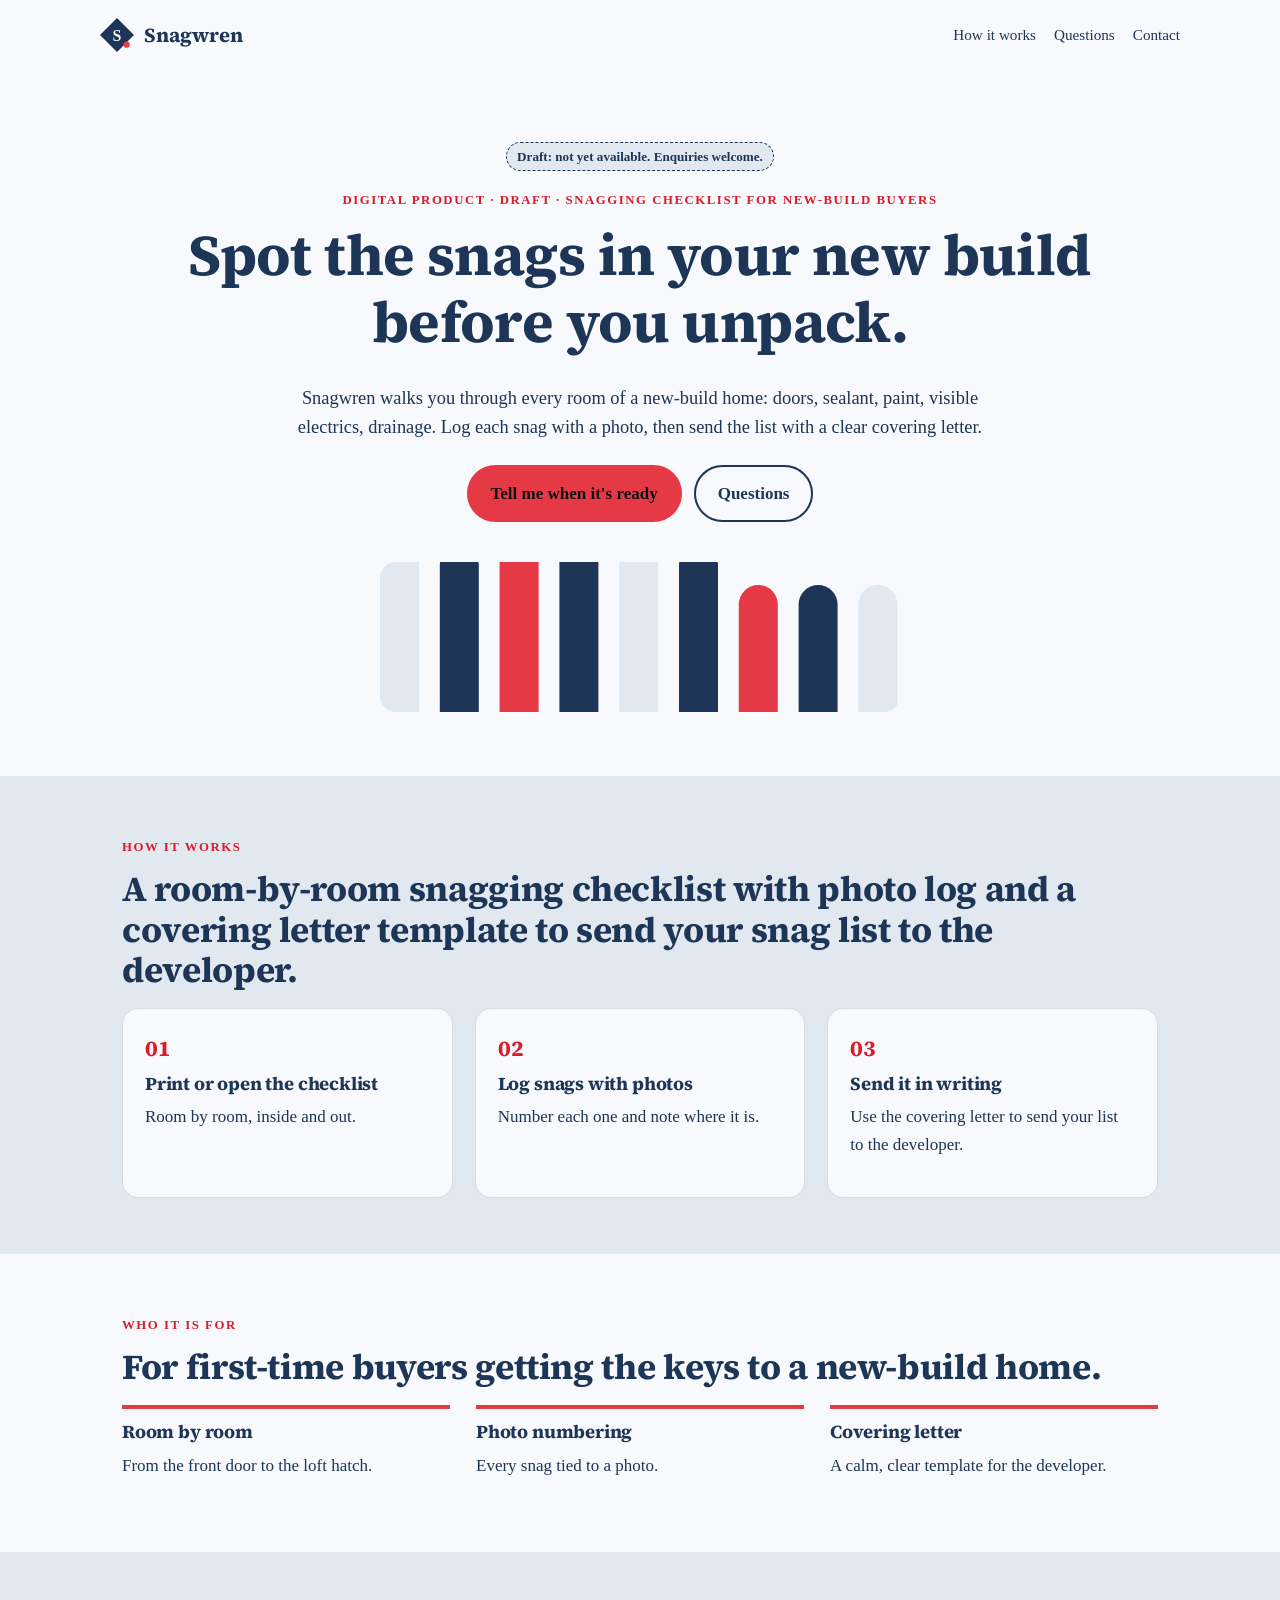
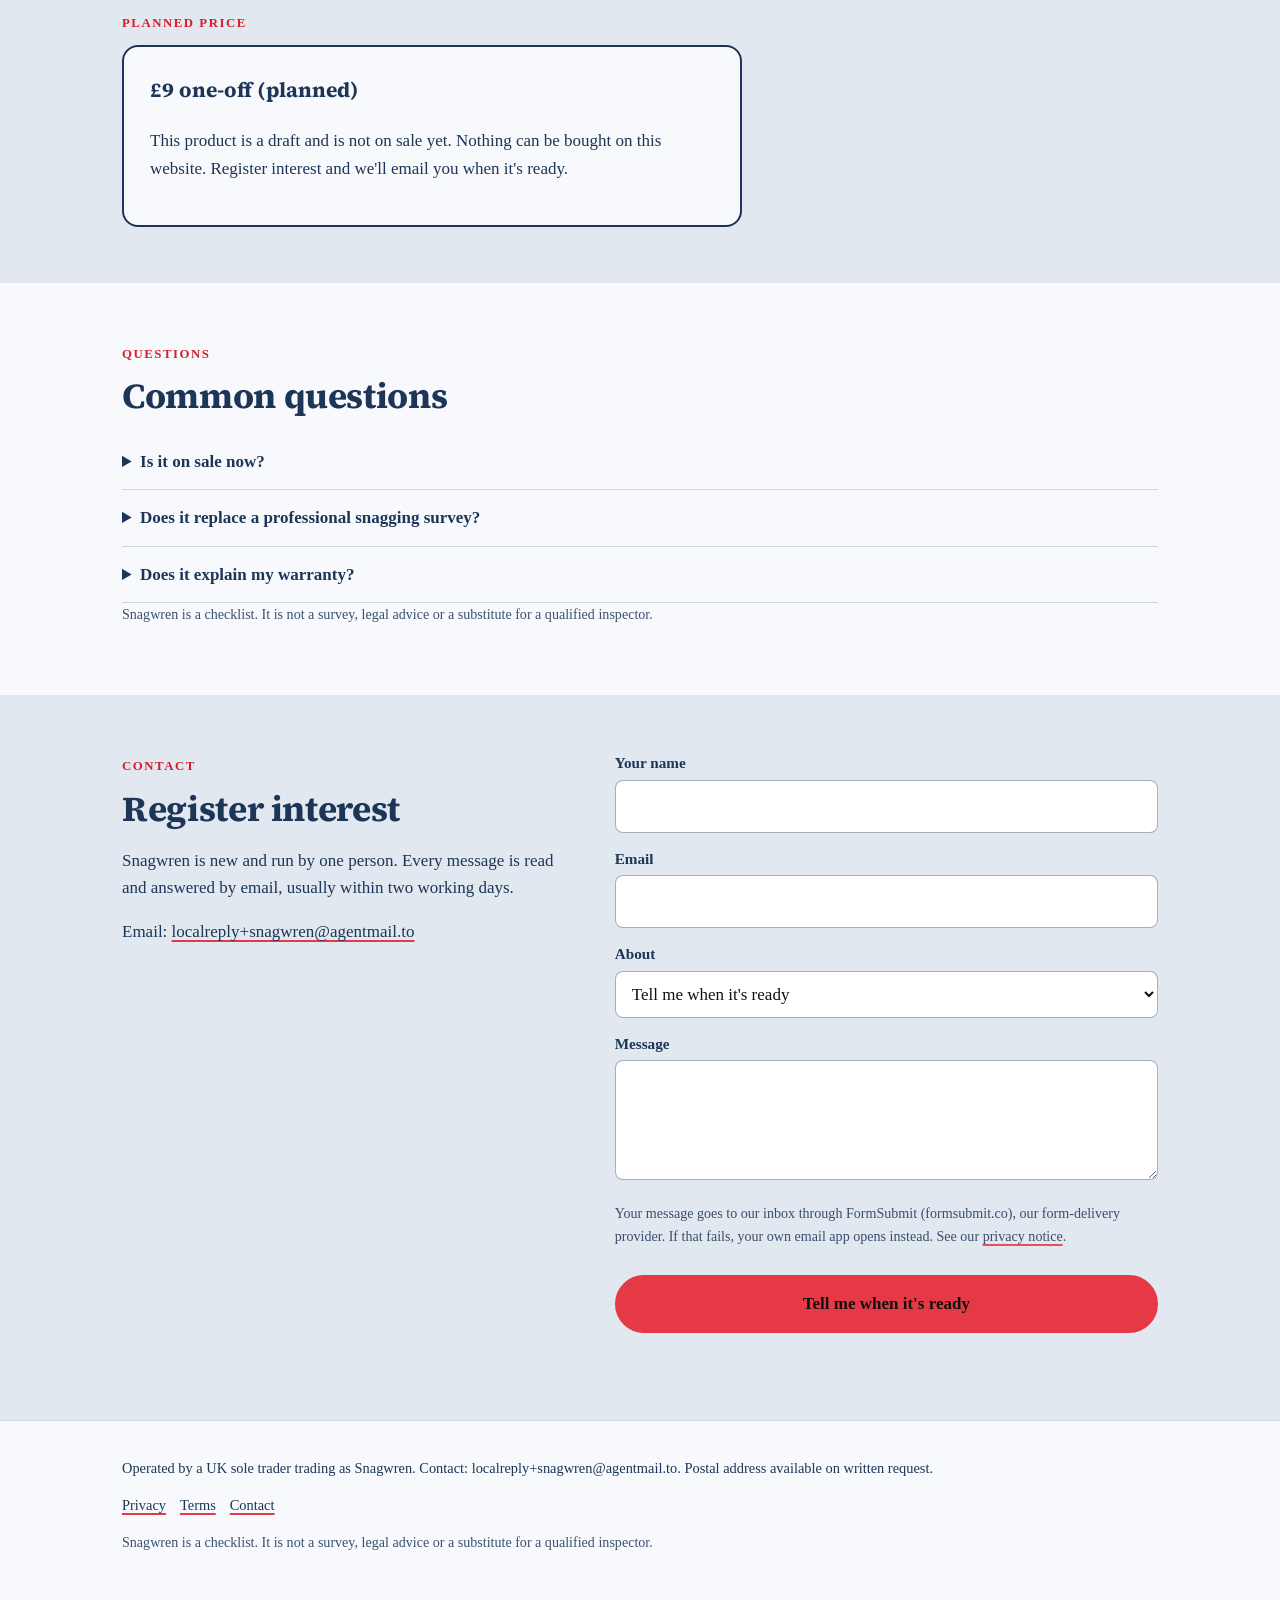
==== index.html @ 2842cbec "Publish site 2026-10-19 20:24 BST" ====
<!doctype html>
<html lang="en-GB">
<head>
<meta charset="utf-8">
<meta name="viewport" content="width=device-width, initial-scale=1">
<meta http-equiv="Content-Security-Policy" content="default-src 'self'; img-src 'self' data: https://localreplyloop.goatcounter.com; style-src 'self'; script-src 'self'; font-src 'self'; connect-src 'self' https://formsubmit.co; form-action 'self'; base-uri 'self'; object-src 'none'">
<meta name="referrer" content="strict-origin-when-cross-origin">
<title>Snagwren: Spot the snags in your new build before you unpack</title>
<meta name="description" content="A room-by-room snagging checklist with photo log and a covering letter template to send your snag list to the developer.">
<meta name="theme-color" content="#1D3557">
<meta property="og:type" content="website"><meta property="og:title" content="Snagwren: Spot the snags in your new build before you unpack"><meta property="og:description" content="A room-by-room snagging checklist with photo log and a covering letter template to send your snag list to the developer.">
<meta property="og:image" content="https://evanturner557-del.github.io/snagwren/assets/og.png"><meta property="og:image:width" content="1200"><meta property="og:image:height" content="630">
<meta property="og:image:alt" content="Snagwren: Spot the snags in your new build before you unpack."><meta property="og:site_name" content="Snagwren"><meta property="og:locale" content="en_GB">
<meta property="og:url" content="https://evanturner557-del.github.io/snagwren/"><meta name="twitter:card" content="summary_large_image">
<link rel="canonical" href="https://evanturner557-del.github.io/snagwren/">
<link rel="icon" href="assets/favicon.svg" type="image/svg+xml">
<link rel="stylesheet" href="assets/site.css">
<script src="assets/config.js"></script>
<script src="assets/analytics.js" defer></script>
<script src="_shared/kit.js" defer></script>
</head>
<body>
<a class="skip" href="#main">Skip to content</a>
<header><div class="wrap top"><a class="brand" href="./"><svg viewBox="0 0 64 64" aria-hidden="true" width="34" height="34"><path d="M32 0 64 32 32 64 0 32z" fill="#1D3557"/><text x="32" y="43" text-anchor="middle" font-family="Georgia, serif" font-weight="700" font-size="30" fill="#F7F9FC">S</text><circle cx="50" cy="50" r="6" fill="#E63946"/></svg>Snagwren</a><nav aria-label="Primary"><a href="#how">How it works</a><a href="#faq">Questions</a><a href="#contact">Contact</a></nav></div></header><section class="hero"><div class="wrap"><span class="draft">Draft: not yet available. Enquiries welcome.</span><br><span class="eyebrow">Digital product · draft · Snagging checklist for new-build buyers</span><h1>Spot the snags in your new build before you unpack.</h1><p class="lede">Snagwren walks you through every room of a new-build home: doors, sealant, paint, visible electrics, drainage. Log each snag with a photo, then send the list with a clear covering letter.</p><div class="ctas"><a class="btn" href="#contact" data-cta="hero">Tell me when it&#x27;s ready</a><a class="btn ghost" href="#faq" data-cta="hero-secondary">Questions</a></div><div class="art"><svg viewBox="0 0 400 400" role="img" aria-label="Decorative pattern" class="motif" preserveAspectRatio="xMidYMid slice"><rect x="0" y="70" width="30" height="300" rx="15" fill="#E1E8F0"/><rect x="46" y="130" width="30" height="300" rx="15" fill="#1D3557"/><rect x="92" y="70" width="30" height="300" rx="15" fill="#E63946"/><rect x="138" y="40" width="30" height="240" rx="15" fill="#1D3557"/><rect x="184" y="100" width="30" height="220" rx="15" fill="#E1E8F0"/><rect x="230" y="130" width="30" height="260" rx="15" fill="#1D3557"/><rect x="276" y="160" width="30" height="220" rx="15" fill="#E63946"/><rect x="322" y="160" width="30" height="260" rx="15" fill="#1D3557"/><rect x="368" y="160" width="30" height="280" rx="15" fill="#E1E8F0"/></svg></div></div></section>
<main id="main">
<section class="tint" id="how"><div class="wrap"><span class="eyebrow">How it works</span><h2>A room-by-room snagging checklist with photo log and a covering letter template to send your snag list to the developer.</h2><div class="steps"><div class="step"><h3>Print or open the checklist</h3><p>Room by room, inside and out.</p></div><div class="step"><h3>Log snags with photos</h3><p>Number each one and note where it is.</p></div><div class="step"><h3>Send it in writing</h3><p>Use the covering letter to send your list to the developer.</p></div></div></div></section>
<section><div class="wrap"><span class="eyebrow">Who it is for</span><h2>For first-time buyers getting the keys to a new-build home.</h2><div class="points"><div class="point"><h3>Room by room</h3><p>From the front door to the loft hatch.</p></div><div class="point"><h3>Photo numbering</h3><p>Every snag tied to a photo.</p></div><div class="point"><h3>Covering letter</h3><p>A calm, clear template for the developer.</p></div></div></div></section>
<section class="tint" id="price"><div class="wrap"><span class="eyebrow">Planned price</span><div class="pricebox"><p class="price">£9 one-off (planned)</p><p>This product is a draft and is not on sale yet. Nothing can be bought on this website. Register interest and we&#x27;ll email you when it&#x27;s ready.</p></div></div></section>
<section id="faq"><div class="wrap"><span class="eyebrow">Questions</span><h2>Common questions</h2><details><summary>Is it on sale now?</summary><p>Not yet. Snagwren is a draft product. Ask to hear when it&#x27;s ready.</p></details><details><summary>Does it replace a professional snagging survey?</summary><p>No. A qualified inspector can spot things a checklist can&#x27;t.</p></details><details><summary>Does it explain my warranty?</summary><p>No. Check your warranty provider&#x27;s documents and the New Homes Quality Code.</p></details><p class="fine" style="margin-top:18px">Snagwren is a checklist. It is not a survey, legal advice or a substitute for a qualified inspector.</p></div></section>
<section class="tint" id="contact"><div class="wrap contact-grid"><div><span class="eyebrow">Contact</span><h2>Register interest</h2><p>Snagwren is new and run by one person. Every message is read and answered by email, usually within two working days.</p><p>Email: <a href="mailto:localreply+snagwren@agentmail.to">localreply+snagwren@agentmail.to</a></p></div><form class="form" data-contact data-formsubmit="localreply+snagwren@agentmail.to" data-email="localreply+snagwren@agentmail.to" data-subject="Snagwren enquiry" novalidate>
<div><label for="f-name">Your name</label><input id="f-name" name="name" autocomplete="name" required></div>
<div><label for="f-email">Email</label><input id="f-email" name="email" type="email" autocomplete="email" required></div>
<div><label for="f-plan">About</label><select id="f-plan" name="plan"><option value="Tell me when it&#x27;s ready">Tell me when it&#x27;s ready</option><option value="I have a question">I have a question</option></select></div>
<div><label for="f-message">Message</label><textarea id="f-message" name="message"></textarea></div>
<p class="hint">Your message goes to our inbox through FormSubmit (formsubmit.co), our form-delivery provider. If that fails, your own email app opens instead. See our <a href="privacy.html">privacy notice</a>.</p>
<button class="btn" type="submit">Tell me when it&#x27;s ready</button>
<p class="form-status" role="status" aria-live="polite"></p>
</form></div></section>
</main><footer><div class="wrap"><p>Operated by a UK sole trader trading as Snagwren. Contact: localreply+snagwren@agentmail.to. Postal address available on written request.</p>
<p><a href="privacy.html">Privacy</a><a href="terms.html">Terms</a><a href="./#contact">Contact</a></p>
<p class="fine">Snagwren is a checklist. It is not a survey, legal advice or a substitute for a qualified inspector.</p></div></footer>
</body></html>
---- assets/site.css ----
@font-face{font-family:'Source Serif 4';font-weight:600;font-style:normal;font-display:swap;src:url(fonts/source-serif-4-latin-600-normal.woff2) format('woff2')}
@font-face{font-family:'Source Serif 4';font-weight:700;font-style:normal;font-display:swap;src:url(fonts/source-serif-4-latin-700-normal.woff2) format('woff2')}
:root{--ink:#1D3557;--paper:#F7F9FC;--acc:#E63946;--acc-text:#D91B2A;--on-acc:#111111;--soft:#E1E8F0;--on-ink:#F7F9FC;--r:16px;--br:999px;--head:'Source Serif 4', Georgia, serif;--body:Georgia, serif}
*,*::before,*::after{box-sizing:border-box}html{scroll-behavior:smooth}@media (prefers-reduced-motion:reduce){html{scroll-behavior:auto}*{transition:none!important}}
body{margin:0;font-family:var(--body);color:var(--ink);background:var(--paper);line-height:1.6;font-size:17px;-webkit-font-smoothing:antialiased}
h1,h2,h3{font-family:var(--head);line-height:1.15;margin:0 0 .5em;letter-spacing:-.01em}h1{font-size:clamp(2.1rem,5vw,3.6rem)}h2{font-size:clamp(1.5rem,3vw,2.2rem)}h3{font-size:1.15rem}
p{margin:0 0 1em}a{color:var(--ink);text-decoration-color:var(--acc);text-underline-offset:3px;text-decoration-thickness:2px}
.wrap{max-width:1080px;margin:0 auto;padding:0 22px}.skip{position:absolute;left:-999px}.skip:focus{left:12px;top:12px;background:var(--ink);color:var(--on-ink);padding:8px 12px;z-index:9}
:focus-visible{outline:3px solid var(--acc);outline-offset:2px}
.top{display:flex;align-items:center;justify-content:space-between;padding:18px 0;gap:16px}.brand{display:flex;align-items:center;gap:10px;font-family:var(--head);font-weight:700;font-size:1.25rem;text-decoration:none}
.top nav a{margin-left:18px;font-size:.95rem;text-decoration:none}.top nav a:hover{text-decoration:underline}
.btn{display:inline-block;background:var(--acc);color:var(--on-acc);padding:13px 22px;border-radius:var(--br);font-weight:600;text-decoration:none;border:2px solid var(--acc);cursor:pointer;font:inherit;font-weight:600}
.btn:hover{filter:brightness(.94)}.btn.ghost{background:transparent;color:var(--ink);border-color:var(--ink)}
.eyebrow{display:inline-block;font-size:.8rem;letter-spacing:.12em;text-transform:uppercase;font-weight:600;color:var(--acc-text);margin-bottom:12px}
.hero{padding:48px 0 64px}.hero .lede{font-size:1.15rem;max-width:40em}.ctas{display:flex;gap:12px;flex-wrap:wrap;margin-top:22px}
.motif{width:100%;height:auto;max-width:420px;display:block}
.draft{display:inline-block;background:var(--soft);border:1px dashed var(--ink);padding:3px 10px;border-radius:999px;font-size:.82rem;font-weight:600;margin-bottom:14px}
section{padding:56px 0}.tint{background:var(--soft)}
.steps{display:grid;grid-template-columns:repeat(auto-fit,minmax(220px,1fr));gap:22px;counter-reset:s}
.step{padding:22px;border-radius:var(--r);background:var(--paper);border:1px solid color-mix(in srgb,var(--ink) 14%,transparent)}
.step::before{counter-increment:s;content:"0" counter(s);font-family:var(--head);font-weight:700;color:var(--acc-text);display:block;font-size:1.4rem;margin-bottom:6px}
.points{display:grid;grid-template-columns:repeat(auto-fit,minmax(240px,1fr));gap:26px}.point h3{border-top:4px solid var(--acc);padding-top:12px}
.price{font-family:var(--head);font-size:1.3rem;font-weight:700}.pricebox{border:2px solid var(--ink);border-radius:var(--r);padding:26px;max-width:620px;background:var(--paper)}
details{border-bottom:1px solid color-mix(in srgb,var(--ink) 18%,transparent);padding:14px 0}summary{cursor:pointer;font-weight:600}details p{margin-top:10px}
.form{display:grid;gap:14px;max-width:620px}.form label{font-weight:600;font-size:.95rem;display:block;margin-bottom:4px}
.form input,.form textarea,.form select{width:100%;padding:12px;border:1.5px solid color-mix(in srgb,var(--ink) 40%,transparent);border-radius:calc(var(--r)/2);font:inherit;background:#fff;color:#111}
.form textarea{min-height:120px}.hint,.fine{font-size:.88rem;opacity:.85}.form-status{font-weight:600}
.contact-grid{display:grid;grid-template-columns:1fr 1.2fr;gap:40px}@media(max-width:800px){.contact-grid{grid-template-columns:1fr}.top nav{display:none}}
footer{padding:36px 0 48px;font-size:.9rem;border-top:1px solid color-mix(in srgb,var(--ink) 15%,transparent)}footer a{margin-right:14px}
.tool{background:var(--paper);border:2px solid var(--ink);border-radius:var(--r);padding:26px;max-width:640px}.tool .row{display:grid;grid-template-columns:1fr 140px;gap:12px;align-items:center;margin-bottom:10px}
.tool input[type=number]{padding:10px;border:1.5px solid var(--ink);border-radius:8px;font:inherit;width:100%}.result{margin-top:16px;padding:16px;background:var(--soft);border-radius:calc(var(--r)/2);min-height:3em}
.check h3{margin-top:18px}.check label{display:flex;gap:10px;align-items:flex-start;padding:6px 0}.check input{width:20px;height:20px;accent-color:var(--acc)}
.legal{max-width:760px}.legal h2{font-size:1.3rem;margin-top:1.6em}
.hero{text-align:center;padding-top:72px}.hero .lede{margin:0 auto}.hero .ctas{justify-content:center}.hero .art{max-width:520px;margin:40px auto 0}.hero .art svg{max-width:none;height:150px;width:100%;border-radius:var(--r)}
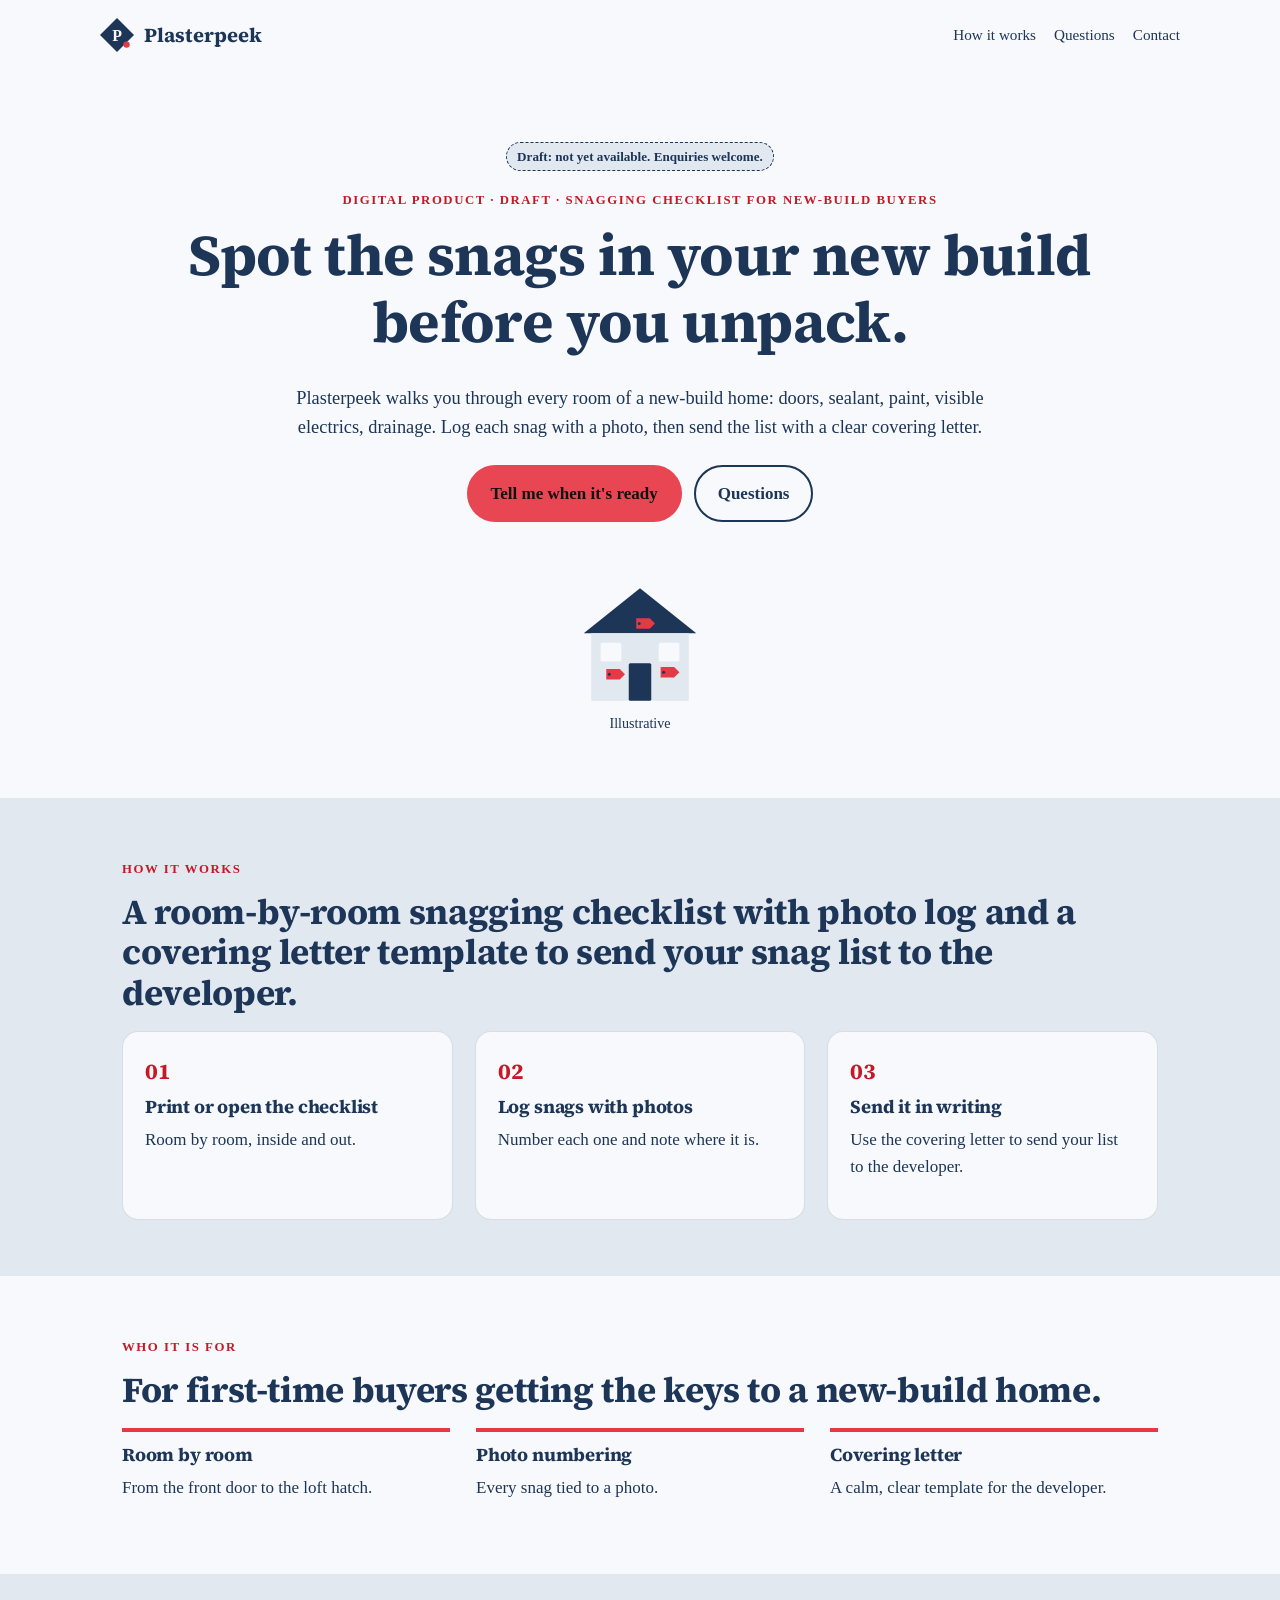
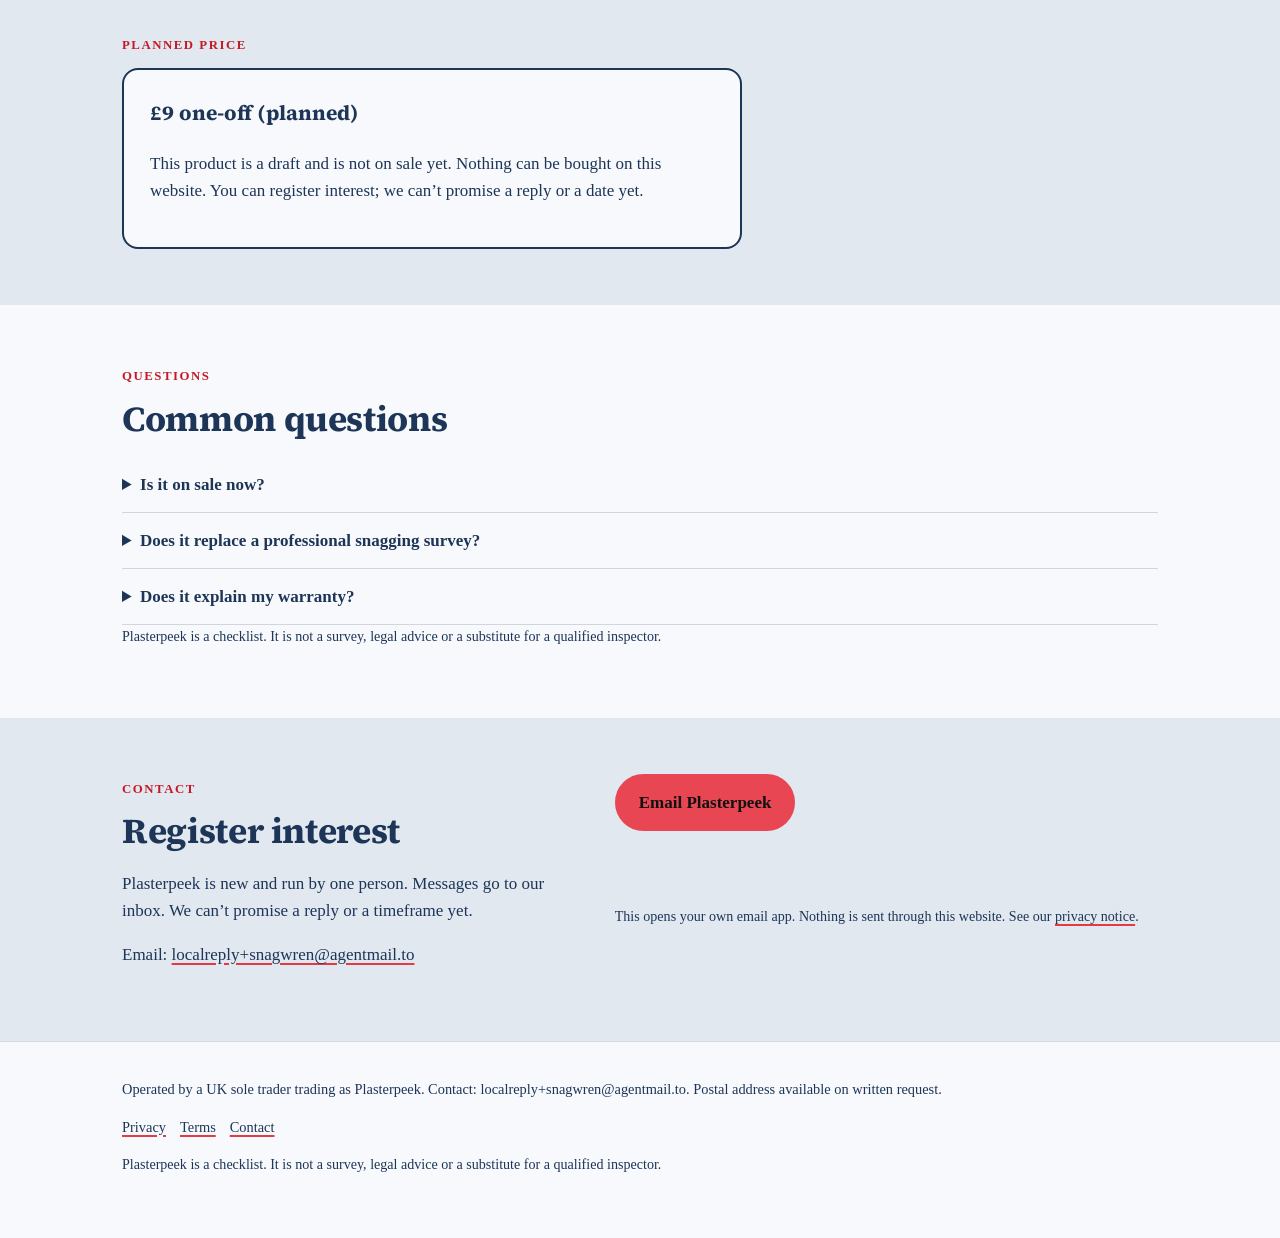
==== commit e6b09767: "Publish site 2026-10-21 08:29 BST" ====
--- a/index.html
+++ b/index.html
@@ -3,14 +3,14 @@
 <head>
 <meta charset="utf-8">
 <meta name="viewport" content="width=device-width, initial-scale=1">
-<meta http-equiv="Content-Security-Policy" content="default-src 'self'; img-src 'self' data: https://localreplyloop.goatcounter.com; style-src 'self'; script-src 'self'; font-src 'self'; connect-src 'self' https://formsubmit.co; form-action 'self'; base-uri 'self'; object-src 'none'">
+<meta http-equiv="Content-Security-Policy" content="default-src 'self'; img-src 'self' data: https://localreplyloop.goatcounter.com; style-src 'self'; script-src 'self'; font-src 'self'; connect-src 'self'; form-action 'self'; base-uri 'self'; object-src 'none'">
 <meta name="referrer" content="strict-origin-when-cross-origin">
-<title>Snagwren: Spot the snags in your new build before you unpack</title>
+<title>Plasterpeek: Spot the snags in your new build before you unpack</title>
 <meta name="description" content="A room-by-room snagging checklist with photo log and a covering letter template to send your snag list to the developer.">
 <meta name="theme-color" content="#1D3557">
-<meta property="og:type" content="website"><meta property="og:title" content="Snagwren: Spot the snags in your new build before you unpack"><meta property="og:description" content="A room-by-room snagging checklist with photo log and a covering letter template to send your snag list to the developer.">
+<meta property="og:type" content="website"><meta property="og:title" content="Plasterpeek: Spot the snags in your new build before you unpack"><meta property="og:description" content="A room-by-room snagging checklist with photo log and a covering letter template to send your snag list to the developer.">
 <meta property="og:image" content="https://evanturner557-del.github.io/snagwren/assets/og.png"><meta property="og:image:width" content="1200"><meta property="og:image:height" content="630">
-<meta property="og:image:alt" content="Snagwren: Spot the snags in your new build before you unpack."><meta property="og:site_name" content="Snagwren"><meta property="og:locale" content="en_GB">
+<meta property="og:image:alt" content="Plasterpeek: Spot the snags in your new build before you unpack."><meta property="og:site_name" content="Plasterpeek"><meta property="og:locale" content="en_GB">
 <meta property="og:url" content="https://evanturner557-del.github.io/snagwren/"><meta name="twitter:card" content="summary_large_image">
 <link rel="canonical" href="https://evanturner557-del.github.io/snagwren/">
 <link rel="icon" href="assets/favicon.svg" type="image/svg+xml">
@@ -21,22 +21,15 @@
 </head>
 <body>
 <a class="skip" href="#main">Skip to content</a>
-<header><div class="wrap top"><a class="brand" href="./"><svg viewBox="0 0 64 64" aria-hidden="true" width="34" height="34"><path d="M32 0 64 32 32 64 0 32z" fill="#1D3557"/><text x="32" y="43" text-anchor="middle" font-family="Georgia, serif" font-weight="700" font-size="30" fill="#F7F9FC">S</text><circle cx="50" cy="50" r="6" fill="#E63946"/></svg>Snagwren</a><nav aria-label="Primary"><a href="#how">How it works</a><a href="#faq">Questions</a><a href="#contact">Contact</a></nav></div></header><section class="hero"><div class="wrap"><span class="draft">Draft: not yet available. Enquiries welcome.</span><br><span class="eyebrow">Digital product · draft · Snagging checklist for new-build buyers</span><h1>Spot the snags in your new build before you unpack.</h1><p class="lede">Snagwren walks you through every room of a new-build home: doors, sealant, paint, visible electrics, drainage. Log each snag with a photo, then send the list with a clear covering letter.</p><div class="ctas"><a class="btn" href="#contact" data-cta="hero">Tell me when it&#x27;s ready</a><a class="btn ghost" href="#faq" data-cta="hero-secondary">Questions</a></div><div class="art"><svg viewBox="0 0 400 400" role="img" aria-label="Decorative pattern" class="motif" preserveAspectRatio="xMidYMid slice"><rect x="0" y="70" width="30" height="300" rx="15" fill="#E1E8F0"/><rect x="46" y="130" width="30" height="300" rx="15" fill="#1D3557"/><rect x="92" y="70" width="30" height="300" rx="15" fill="#E63946"/><rect x="138" y="40" width="30" height="240" rx="15" fill="#1D3557"/><rect x="184" y="100" width="30" height="220" rx="15" fill="#E1E8F0"/><rect x="230" y="130" width="30" height="260" rx="15" fill="#1D3557"/><rect x="276" y="160" width="30" height="220" rx="15" fill="#E63946"/><rect x="322" y="160" width="30" height="260" rx="15" fill="#1D3557"/><rect x="368" y="160" width="30" height="280" rx="15" fill="#E1E8F0"/></svg></div></div></section>
+<header><div class="wrap top"><a class="brand" href="./"><svg viewBox="0 0 64 64" aria-hidden="true" width="34" height="34"><path d="M32 0 64 32 32 64 0 32z" fill="#1D3557"/><text x="32" y="43" text-anchor="middle" font-family="Georgia, serif" font-weight="700" font-size="30" fill="#F7F9FC">P</text><circle cx="50" cy="50" r="6" fill="#E63946"/></svg>Plasterpeek</a><nav aria-label="Primary"><a href="#how">How it works</a><a href="#faq">Questions</a><a href="#contact">Contact</a></nav></div></header>
 <main id="main">
+<section class="hero"><div class="wrap"><span class="draft">Draft: not yet available. Enquiries welcome.</span><br><span class="eyebrow">Digital product · draft · Snagging checklist for new-build buyers</span><h1>Spot the snags in your new build before you unpack.</h1><p class="lede">Plasterpeek walks you through every room of a new-build home: doors, sealant, paint, visible electrics, drainage. Log each snag with a photo, then send the list with a clear covering letter.</p><div class="ctas"><a class="btn" href="#contact" data-cta="hero">Tell me when it&#x27;s ready</a><a class="btn ghost" href="#faq" data-cta="hero-secondary">Questions</a></div><figure class="art"><svg viewBox="0 0 400 400" aria-hidden="true" focusable="false" class="motif"><path d="M50 190 L200 70 L350 190Z" fill="#1D3557"/><rect x="70" y="190" width="260" height="180" fill="#E1E8F0"/><rect x="170" y="270" width="60" height="100" rx="4" fill="#1D3557"/><rect x="95" y="215" width="55" height="50" rx="4" fill="#F7F9FC"/><rect x="250" y="215" width="55" height="50" rx="4" fill="#F7F9FC"/><path d="M110 285 h36 l14 14 -14 14 h-36z" fill="#E63946"/><circle cx="118" cy="299" r="4" fill="#1D3557"/><path d="M255 280 h36 l14 14 -14 14 h-36z" fill="#E63946"/><circle cx="263" cy="294" r="4" fill="#1D3557"/><path d="M190 150 h36 l14 14 -14 14 h-36z" fill="#E63946"/><circle cx="198" cy="164" r="4" fill="#1D3557"/></svg><figcaption class="fine">Illustrative</figcaption></figure></div></section>
 <section class="tint" id="how"><div class="wrap"><span class="eyebrow">How it works</span><h2>A room-by-room snagging checklist with photo log and a covering letter template to send your snag list to the developer.</h2><div class="steps"><div class="step"><h3>Print or open the checklist</h3><p>Room by room, inside and out.</p></div><div class="step"><h3>Log snags with photos</h3><p>Number each one and note where it is.</p></div><div class="step"><h3>Send it in writing</h3><p>Use the covering letter to send your list to the developer.</p></div></div></div></section>
 <section><div class="wrap"><span class="eyebrow">Who it is for</span><h2>For first-time buyers getting the keys to a new-build home.</h2><div class="points"><div class="point"><h3>Room by room</h3><p>From the front door to the loft hatch.</p></div><div class="point"><h3>Photo numbering</h3><p>Every snag tied to a photo.</p></div><div class="point"><h3>Covering letter</h3><p>A calm, clear template for the developer.</p></div></div></div></section>
-<section class="tint" id="price"><div class="wrap"><span class="eyebrow">Planned price</span><div class="pricebox"><p class="price">£9 one-off (planned)</p><p>This product is a draft and is not on sale yet. Nothing can be bought on this website. Register interest and we&#x27;ll email you when it&#x27;s ready.</p></div></div></section>
-<section id="faq"><div class="wrap"><span class="eyebrow">Questions</span><h2>Common questions</h2><details><summary>Is it on sale now?</summary><p>Not yet. Snagwren is a draft product. Ask to hear when it&#x27;s ready.</p></details><details><summary>Does it replace a professional snagging survey?</summary><p>No. A qualified inspector can spot things a checklist can&#x27;t.</p></details><details><summary>Does it explain my warranty?</summary><p>No. Check your warranty provider&#x27;s documents and the New Homes Quality Code.</p></details><p class="fine" style="margin-top:18px">Snagwren is a checklist. It is not a survey, legal advice or a substitute for a qualified inspector.</p></div></section>
-<section class="tint" id="contact"><div class="wrap contact-grid"><div><span class="eyebrow">Contact</span><h2>Register interest</h2><p>Snagwren is new and run by one person. Every message is read and answered by email, usually within two working days.</p><p>Email: <a href="mailto:localreply+snagwren@agentmail.to">localreply+snagwren@agentmail.to</a></p></div><form class="form" data-contact data-formsubmit="localreply+snagwren@agentmail.to" data-email="localreply+snagwren@agentmail.to" data-subject="Snagwren enquiry" novalidate>
-<div><label for="f-name">Your name</label><input id="f-name" name="name" autocomplete="name" required></div>
-<div><label for="f-email">Email</label><input id="f-email" name="email" type="email" autocomplete="email" required></div>
-<div><label for="f-plan">About</label><select id="f-plan" name="plan"><option value="Tell me when it&#x27;s ready">Tell me when it&#x27;s ready</option><option value="I have a question">I have a question</option></select></div>
-<div><label for="f-message">Message</label><textarea id="f-message" name="message"></textarea></div>
-<p class="hint">Your message goes to our inbox through FormSubmit (formsubmit.co), our form-delivery provider. If that fails, your own email app opens instead. See our <a href="privacy.html">privacy notice</a>.</p>
-<button class="btn" type="submit">Tell me when it&#x27;s ready</button>
-<p class="form-status" role="status" aria-live="polite"></p>
-</form></div></section>
-</main><footer><div class="wrap"><p>Operated by a UK sole trader trading as Snagwren. Contact: localreply+snagwren@agentmail.to. Postal address available on written request.</p>
+<section class="tint" id="price"><div class="wrap"><span class="eyebrow">Planned price</span><div class="pricebox"><p class="price">£9 one-off (planned)</p><p>This product is a draft and is not on sale yet. Nothing can be bought on this website. You can register interest; we can’t promise a reply or a date yet.</p></div></div></section>
+<section id="faq"><div class="wrap"><span class="eyebrow">Questions</span><h2>Common questions</h2><details><summary>Is it on sale now?</summary><p>Not yet. Plasterpeek is a draft product. Ask to hear when it&#x27;s ready.</p></details><details><summary>Does it replace a professional snagging survey?</summary><p>No. A qualified inspector can spot things a checklist can&#x27;t.</p></details><details><summary>Does it explain my warranty?</summary><p>No. Check your warranty provider&#x27;s documents and the New Homes Quality Code.</p></details><p class="fine" style="margin-top:18px">Plasterpeek is a checklist. It is not a survey, legal advice or a substitute for a qualified inspector.</p></div></section>
+<section class="tint" id="contact"><div class="wrap contact-grid"><div><span class="eyebrow">Contact</span><h2>Register interest</h2><p>Plasterpeek is new and run by one person. Messages go to our inbox. We can’t promise a reply or a timeframe yet.</p><p>Email: <a href="mailto:localreply+snagwren@agentmail.to">localreply+snagwren@agentmail.to</a></p></div><div class="form contact-mail"><p><a class="btn" href="mailto:localreply+snagwren@agentmail.to?subject=%5BPlasterpeek%5D%20Enquiry" data-cta="enquire">Email Plasterpeek</a></p><p class="hint">This opens your own email app. Nothing is sent through this website. See our <a href="privacy.html">privacy notice</a>.</p></div></div></section>
+</main><footer><div class="wrap"><p>Operated by a UK sole trader trading as Plasterpeek. Contact: localreply+snagwren@agentmail.to. Postal address available on written request.</p>
 <p><a href="privacy.html">Privacy</a><a href="terms.html">Terms</a><a href="./#contact">Contact</a></p>
-<p class="fine">Snagwren is a checklist. It is not a survey, legal advice or a substitute for a qualified inspector.</p></div></footer>
+<p class="fine">Plasterpeek is a checklist. It is not a survey, legal advice or a substitute for a qualified inspector.</p></div></footer>
 </body></html>
--- a/assets/site.css
+++ b/assets/site.css
@@ -1,6 +1,6 @@
 @font-face{font-family:'Source Serif 4';font-weight:600;font-style:normal;font-display:swap;src:url(fonts/source-serif-4-latin-600-normal.woff2) format('woff2')}
 @font-face{font-family:'Source Serif 4';font-weight:700;font-style:normal;font-display:swap;src:url(fonts/source-serif-4-latin-700-normal.woff2) format('woff2')}
-:root{--ink:#1D3557;--paper:#F7F9FC;--acc:#E63946;--acc-text:#D91B2A;--on-acc:#111111;--soft:#E1E8F0;--on-ink:#F7F9FC;--r:16px;--br:999px;--head:'Source Serif 4', Georgia, serif;--body:Georgia, serif}
+:root{--ink:#1D3557;--paper:#F7F9FC;--acc:#E63946;--acc-text:#C51926;--on-acc:#111111;--acc-btn:#E84652;--soft:#E1E8F0;--on-ink:#F7F9FC;--r:16px;--br:999px;--head:'Source Serif 4', Georgia, serif;--body:Georgia, serif}
 *,*::before,*::after{box-sizing:border-box}html{scroll-behavior:smooth}@media (prefers-reduced-motion:reduce){html{scroll-behavior:auto}*{transition:none!important}}
 body{margin:0;font-family:var(--body);color:var(--ink);background:var(--paper);line-height:1.6;font-size:17px;-webkit-font-smoothing:antialiased}
 h1,h2,h3{font-family:var(--head);line-height:1.15;margin:0 0 .5em;letter-spacing:-.01em}h1{font-size:clamp(2.1rem,5vw,3.6rem)}h2{font-size:clamp(1.5rem,3vw,2.2rem)}h3{font-size:1.15rem}
@@ -9,11 +9,11 @@
 :focus-visible{outline:3px solid var(--acc);outline-offset:2px}
 .top{display:flex;align-items:center;justify-content:space-between;padding:18px 0;gap:16px}.brand{display:flex;align-items:center;gap:10px;font-family:var(--head);font-weight:700;font-size:1.25rem;text-decoration:none}
 .top nav a{margin-left:18px;font-size:.95rem;text-decoration:none}.top nav a:hover{text-decoration:underline}
-.btn{display:inline-block;background:var(--acc);color:var(--on-acc);padding:13px 22px;border-radius:var(--br);font-weight:600;text-decoration:none;border:2px solid var(--acc);cursor:pointer;font:inherit;font-weight:600}
-.btn:hover{filter:brightness(.94)}.btn.ghost{background:transparent;color:var(--ink);border-color:var(--ink)}
+.btn{display:inline-block;background:var(--acc-btn);color:var(--on-acc);padding:13px 22px;border-radius:var(--br);font-weight:600;text-decoration:none;border:2px solid var(--acc-btn);cursor:pointer;font:inherit;font-weight:600}
+.btn:hover{filter:none;box-shadow:inset 0 0 0 2px currentColor}.btn.ghost{background:transparent;color:var(--ink);border-color:var(--ink)}
 .eyebrow{display:inline-block;font-size:.8rem;letter-spacing:.12em;text-transform:uppercase;font-weight:600;color:var(--acc-text);margin-bottom:12px}
 .hero{padding:48px 0 64px}.hero .lede{font-size:1.15rem;max-width:40em}.ctas{display:flex;gap:12px;flex-wrap:wrap;margin-top:22px}
-.motif{width:100%;height:auto;max-width:420px;display:block}
+.motif{width:100%;height:auto;max-width:420px;display:block}.art{margin:0}
 .draft{display:inline-block;background:var(--soft);border:1px dashed var(--ink);padding:3px 10px;border-radius:999px;font-size:.82rem;font-weight:600;margin-bottom:14px}
 section{padding:56px 0}.tint{background:var(--soft)}
 .steps{display:grid;grid-template-columns:repeat(auto-fit,minmax(220px,1fr));gap:22px;counter-reset:s}
@@ -24,8 +24,8 @@
 details{border-bottom:1px solid color-mix(in srgb,var(--ink) 18%,transparent);padding:14px 0}summary{cursor:pointer;font-weight:600}details p{margin-top:10px}
 .form{display:grid;gap:14px;max-width:620px}.form label{font-weight:600;font-size:.95rem;display:block;margin-bottom:4px}
 .form input,.form textarea,.form select{width:100%;padding:12px;border:1.5px solid color-mix(in srgb,var(--ink) 40%,transparent);border-radius:calc(var(--r)/2);font:inherit;background:#fff;color:#111}
-.form textarea{min-height:120px}.hint,.fine{font-size:.88rem;opacity:.85}.form-status{font-weight:600}
-.contact-grid{display:grid;grid-template-columns:1fr 1.2fr;gap:40px}@media(max-width:800px){.contact-grid{grid-template-columns:1fr}.top nav{display:none}}
+.form textarea{min-height:120px}.hint,.fine{font-size:.88rem}.form-status{font-weight:600}
+.contact-grid{display:grid;grid-template-columns:1fr 1.2fr;gap:40px}@media(max-width:800px){.contact-grid{grid-template-columns:1fr}.top nav a:not([href="#contact"]){display:none}.top nav a{margin-left:0;padding:10px 0;font-weight:600}}
 footer{padding:36px 0 48px;font-size:.9rem;border-top:1px solid color-mix(in srgb,var(--ink) 15%,transparent)}footer a{margin-right:14px}
 .tool{background:var(--paper);border:2px solid var(--ink);border-radius:var(--r);padding:26px;max-width:640px}.tool .row{display:grid;grid-template-columns:1fr 140px;gap:12px;align-items:center;margin-bottom:10px}
 .tool input[type=number]{padding:10px;border:1.5px solid var(--ink);border-radius:8px;font:inherit;width:100%}.result{margin-top:16px;padding:16px;background:var(--soft);border-radius:calc(var(--r)/2);min-height:3em}
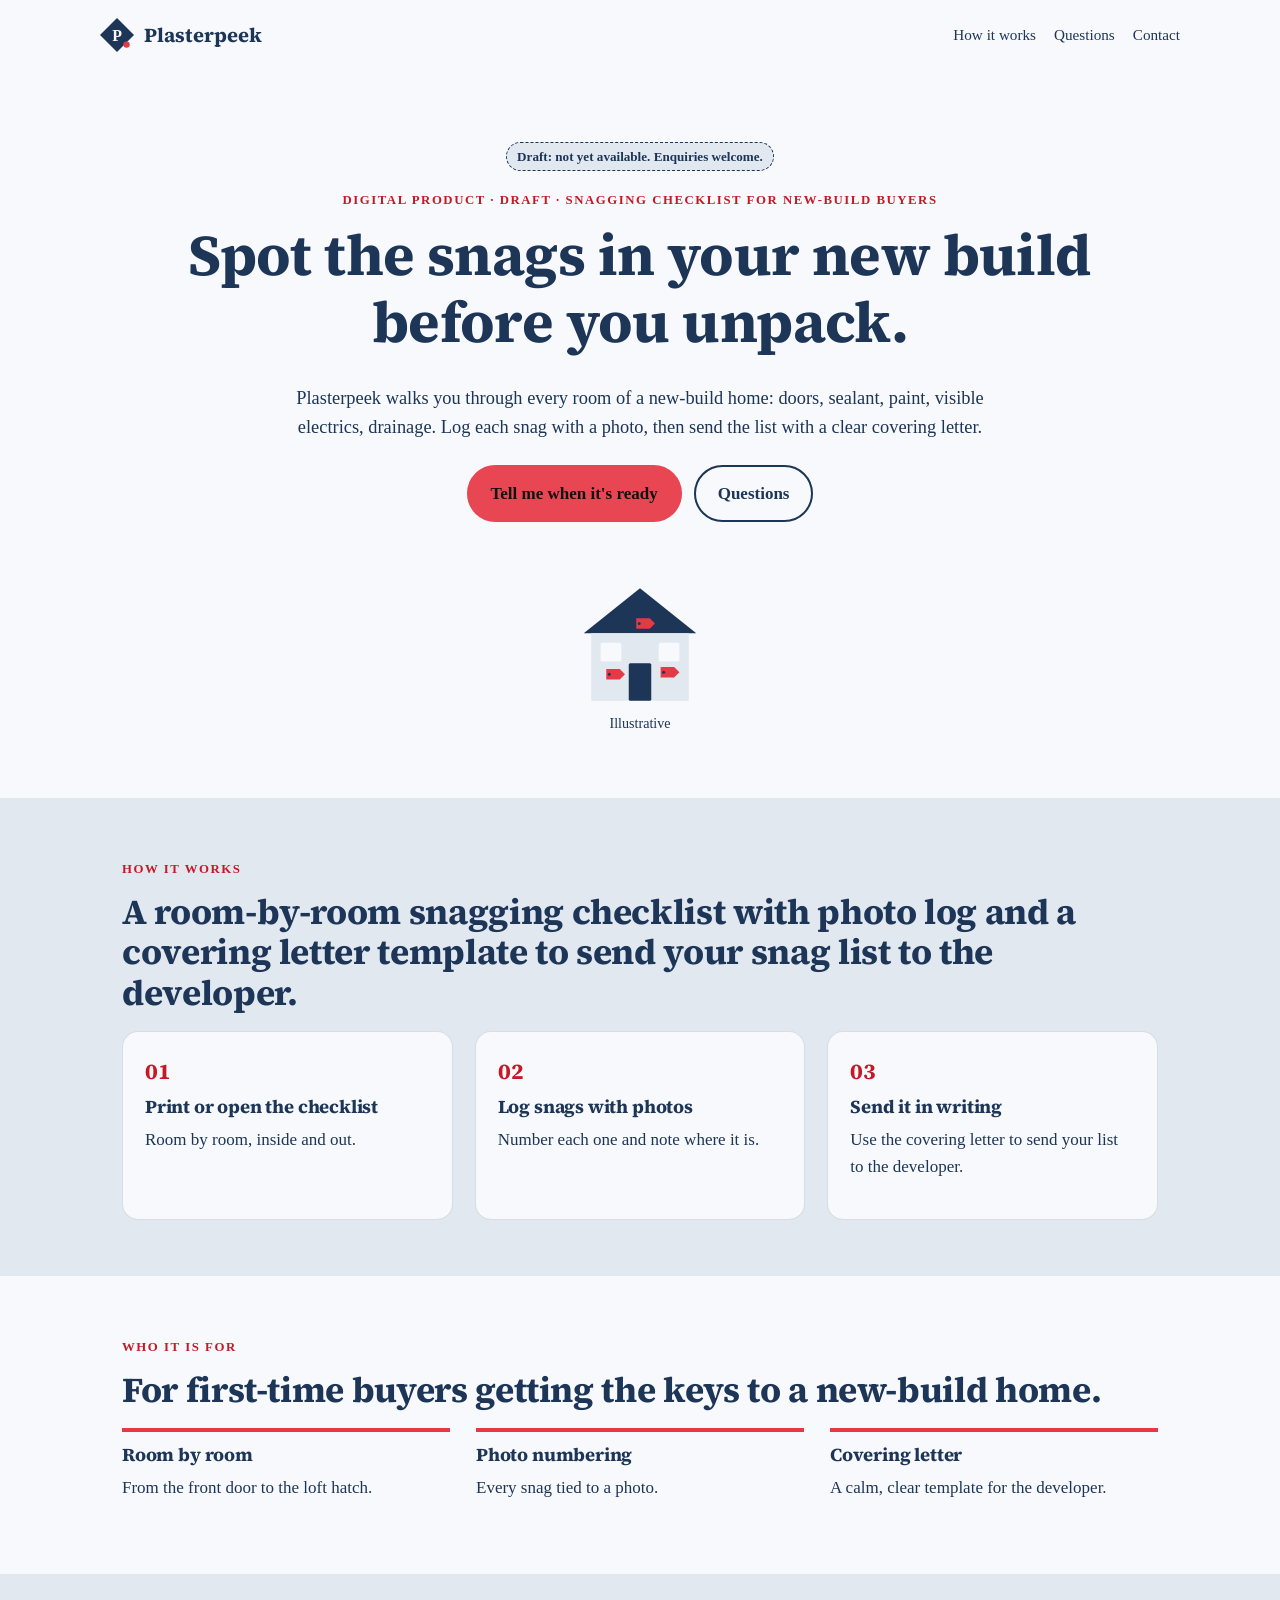
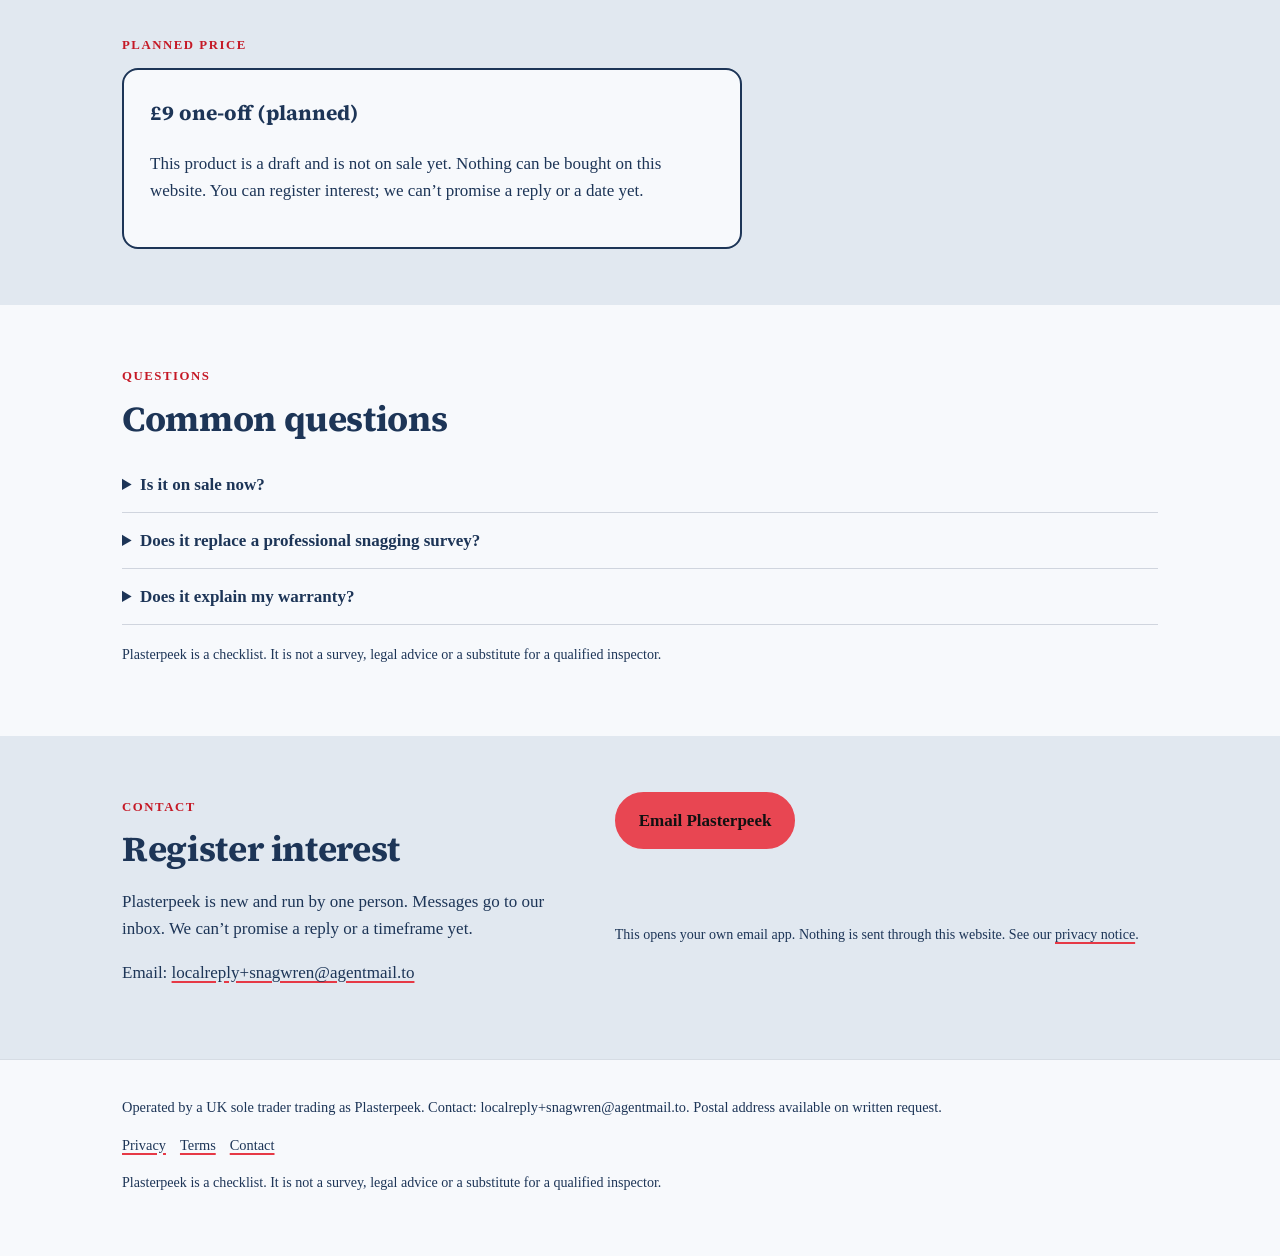
==== commit 978ff985: "Move inline margin to stylesheet (CSP-clean, Best Practices)" ====
--- a/index.html
+++ b/index.html
@@ -27,7 +27,7 @@
 <section class="tint" id="how"><div class="wrap"><span class="eyebrow">How it works</span><h2>A room-by-room snagging checklist with photo log and a covering letter template to send your snag list to the developer.</h2><div class="steps"><div class="step"><h3>Print or open the checklist</h3><p>Room by room, inside and out.</p></div><div class="step"><h3>Log snags with photos</h3><p>Number each one and note where it is.</p></div><div class="step"><h3>Send it in writing</h3><p>Use the covering letter to send your list to the developer.</p></div></div></div></section>
 <section><div class="wrap"><span class="eyebrow">Who it is for</span><h2>For first-time buyers getting the keys to a new-build home.</h2><div class="points"><div class="point"><h3>Room by room</h3><p>From the front door to the loft hatch.</p></div><div class="point"><h3>Photo numbering</h3><p>Every snag tied to a photo.</p></div><div class="point"><h3>Covering letter</h3><p>A calm, clear template for the developer.</p></div></div></div></section>
 <section class="tint" id="price"><div class="wrap"><span class="eyebrow">Planned price</span><div class="pricebox"><p class="price">£9 one-off (planned)</p><p>This product is a draft and is not on sale yet. Nothing can be bought on this website. You can register interest; we can’t promise a reply or a date yet.</p></div></div></section>
-<section id="faq"><div class="wrap"><span class="eyebrow">Questions</span><h2>Common questions</h2><details><summary>Is it on sale now?</summary><p>Not yet. Plasterpeek is a draft product. Ask to hear when it&#x27;s ready.</p></details><details><summary>Does it replace a professional snagging survey?</summary><p>No. A qualified inspector can spot things a checklist can&#x27;t.</p></details><details><summary>Does it explain my warranty?</summary><p>No. Check your warranty provider&#x27;s documents and the New Homes Quality Code.</p></details><p class="fine" style="margin-top:18px">Plasterpeek is a checklist. It is not a survey, legal advice or a substitute for a qualified inspector.</p></div></section>
+<section id="faq"><div class="wrap"><span class="eyebrow">Questions</span><h2>Common questions</h2><details><summary>Is it on sale now?</summary><p>Not yet. Plasterpeek is a draft product. Ask to hear when it&#x27;s ready.</p></details><details><summary>Does it replace a professional snagging survey?</summary><p>No. A qualified inspector can spot things a checklist can&#x27;t.</p></details><details><summary>Does it explain my warranty?</summary><p>No. Check your warranty provider&#x27;s documents and the New Homes Quality Code.</p></details><p class="fine fine-gap">Plasterpeek is a checklist. It is not a survey, legal advice or a substitute for a qualified inspector.</p></div></section>
 <section class="tint" id="contact"><div class="wrap contact-grid"><div><span class="eyebrow">Contact</span><h2>Register interest</h2><p>Plasterpeek is new and run by one person. Messages go to our inbox. We can’t promise a reply or a timeframe yet.</p><p>Email: <a href="mailto:localreply+snagwren@agentmail.to">localreply+snagwren@agentmail.to</a></p></div><div class="form contact-mail"><p><a class="btn" href="mailto:localreply+snagwren@agentmail.to?subject=%5BPlasterpeek%5D%20Enquiry" data-cta="enquire">Email Plasterpeek</a></p><p class="hint">This opens your own email app. Nothing is sent through this website. See our <a href="privacy.html">privacy notice</a>.</p></div></div></section>
 </main><footer><div class="wrap"><p>Operated by a UK sole trader trading as Plasterpeek. Contact: localreply+snagwren@agentmail.to. Postal address available on written request.</p>
 <p><a href="privacy.html">Privacy</a><a href="terms.html">Terms</a><a href="./#contact">Contact</a></p>
--- a/assets/site.css
+++ b/assets/site.css
@@ -32,3 +32,5 @@
 .check h3{margin-top:18px}.check label{display:flex;gap:10px;align-items:flex-start;padding:6px 0}.check input{width:20px;height:20px;accent-color:var(--acc)}
 .legal{max-width:760px}.legal h2{font-size:1.3rem;margin-top:1.6em}
 .hero{text-align:center;padding-top:72px}.hero .lede{margin:0 auto}.hero .ctas{justify-content:center}.hero .art{max-width:520px;margin:40px auto 0}.hero .art svg{max-width:none;height:150px;width:100%;border-radius:var(--r)}
+
+.fine.fine-gap{margin-top:18px}
